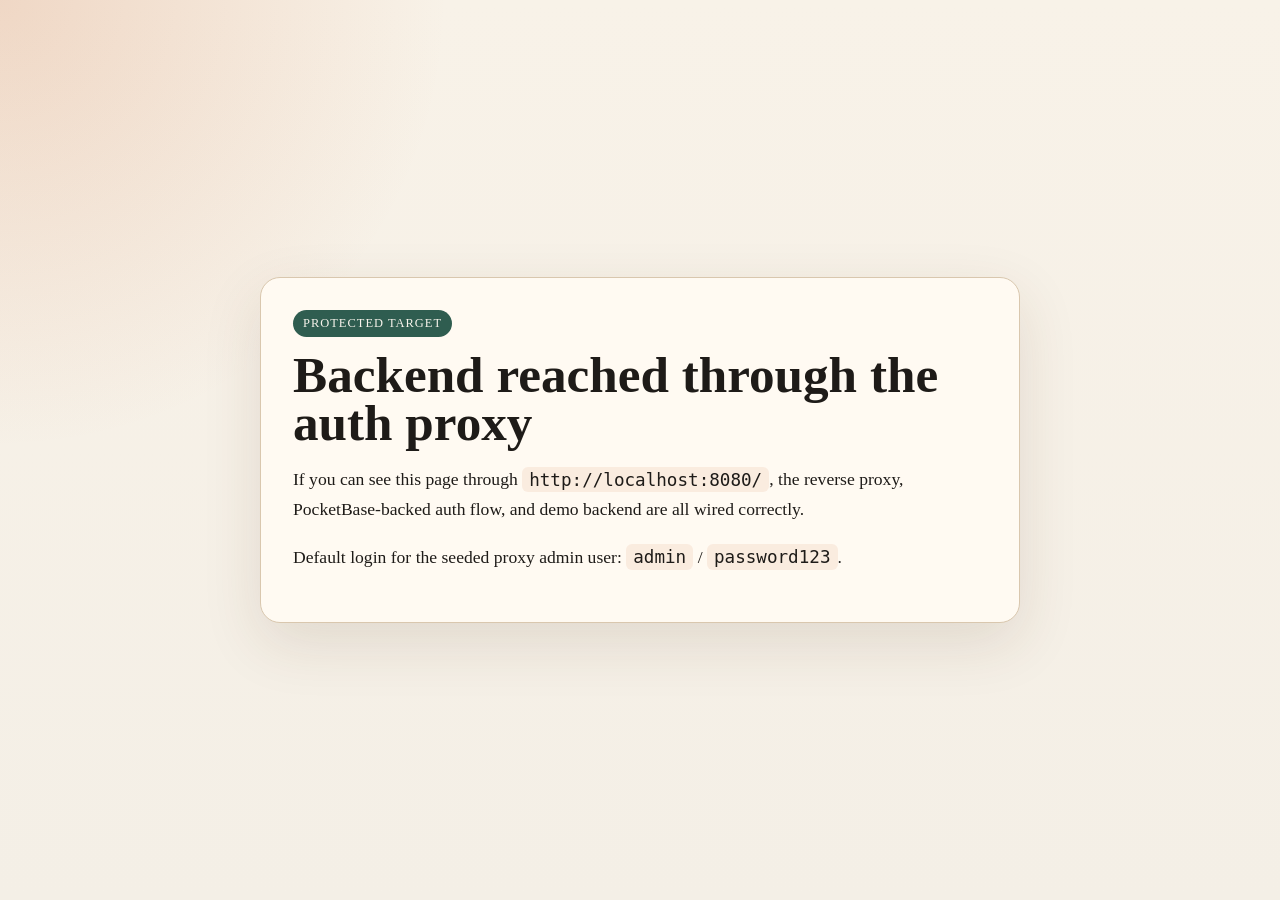
==== docker/demo-backend/index.html @ 4b027127 "feat(backend): pocketbase auth" ====
<!DOCTYPE html>
<html lang="en">
<head>
    <meta charset="UTF-8">
    <meta name="viewport" content="width=device-width, initial-scale=1.0">
    <title>Protected Backend</title>
    <style>
        :root {
            color-scheme: light;
            --bg: #f4efe6;
            --card: #fffaf2;
            --ink: #1e1b18;
            --accent: #c95f27;
            --line: #d9c7ae;
        }

        * {
            box-sizing: border-box;
        }

        body {
            margin: 0;
            min-height: 100vh;
            font-family: Georgia, "Times New Roman", serif;
            color: var(--ink);
            background:
                radial-gradient(circle at top left, rgba(201, 95, 39, 0.18), transparent 28rem),
                linear-gradient(180deg, #f8f2e8 0%, var(--bg) 100%);
            display: grid;
            place-items: center;
            padding: 24px;
        }

        main {
            width: min(760px, 100%);
            background: var(--card);
            border: 1px solid var(--line);
            border-radius: 20px;
            padding: 32px;
            box-shadow: 0 20px 60px rgba(79, 53, 24, 0.12);
        }

        h1 {
            margin: 0 0 16px;
            font-size: clamp(2rem, 4vw, 3.5rem);
            line-height: 0.95;
        }

        p {
            font-size: 1.1rem;
            line-height: 1.7;
        }

        code {
            background: rgba(201, 95, 39, 0.09);
            padding: 0.15em 0.4em;
            border-radius: 6px;
        }

        .badge {
            display: inline-block;
            margin-bottom: 14px;
            padding: 6px 10px;
            border-radius: 999px;
            background: #2f5d50;
            color: #f7f3eb;
            font-size: 0.78rem;
            letter-spacing: 0.08em;
            text-transform: uppercase;
        }
    </style>
</head>
<body>
    <main>
        <div class="badge">Protected Target</div>
        <h1>Backend reached through the auth proxy</h1>
        <p>
            If you can see this page through <code>http://localhost:8080/</code>, the reverse proxy,
            PocketBase-backed auth flow, and demo backend are all wired correctly.
        </p>
        <p>
            Default login for the seeded proxy admin user: <code>admin</code> / <code>password123</code>.
        </p>
    </main>
</body>
</html>
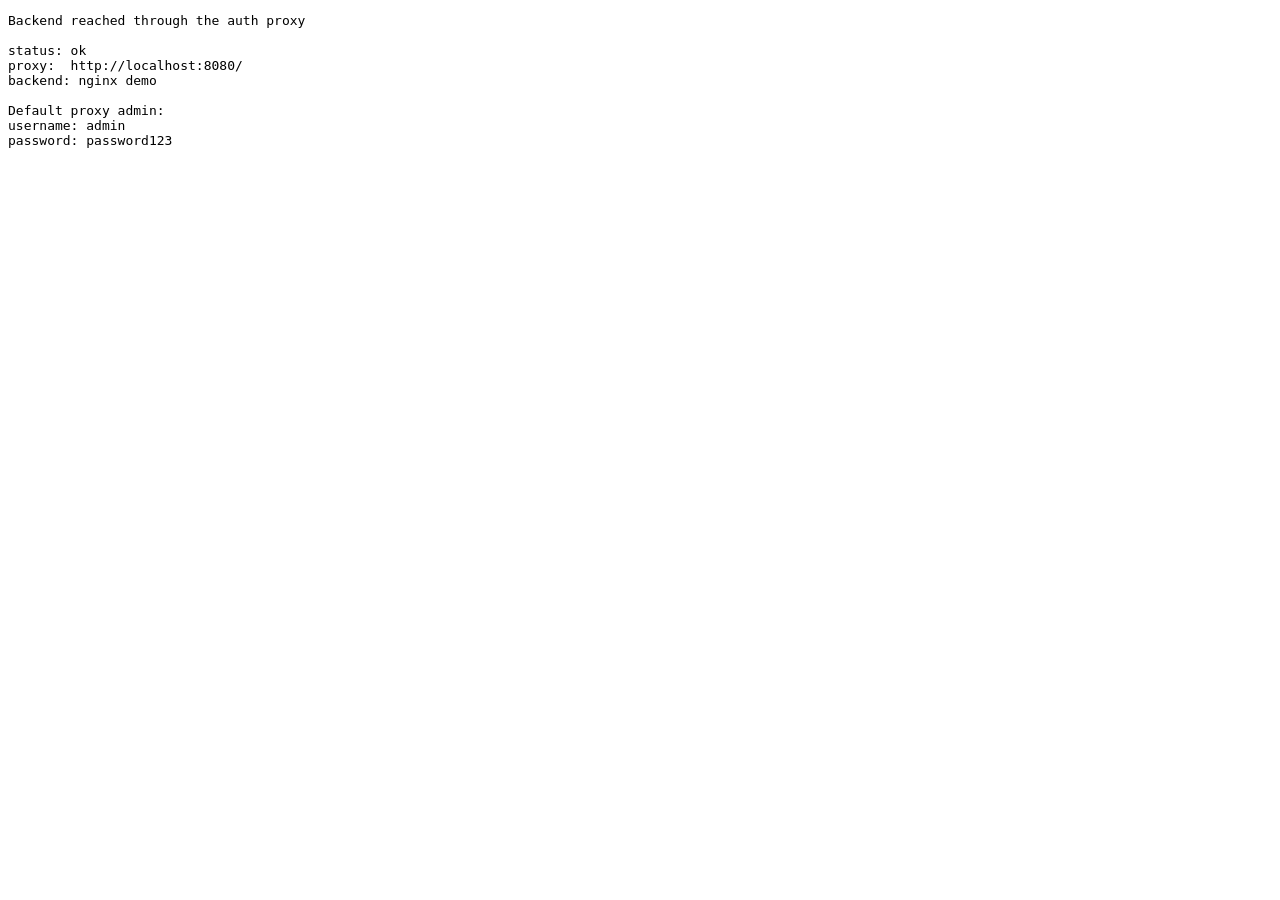
==== commit 0dd3957b: "fix PocketBase bootstrap and simplify demo page" ====
--- a/docker/demo-backend/index.html
+++ b/docker/demo-backend/index.html
@@ -1,86 +1,21 @@
-<!DOCTYPE html>
+<!doctype html>
 <html lang="en">
 <head>
-    <meta charset="UTF-8">
-    <meta name="viewport" content="width=device-width, initial-scale=1.0">
-    <title>Protected Backend</title>
-    <style>
-        :root {
-            color-scheme: light;
-            --bg: #f4efe6;
-            --card: #fffaf2;
-            --ink: #1e1b18;
-            --accent: #c95f27;
-            --line: #d9c7ae;
-        }
-
-        * {
-            box-sizing: border-box;
-        }
-
-        body {
-            margin: 0;
-            min-height: 100vh;
-            font-family: Georgia, "Times New Roman", serif;
-            color: var(--ink);
-            background:
-                radial-gradient(circle at top left, rgba(201, 95, 39, 0.18), transparent 28rem),
-                linear-gradient(180deg, #f8f2e8 0%, var(--bg) 100%);
-            display: grid;
-            place-items: center;
-            padding: 24px;
-        }
-
-        main {
-            width: min(760px, 100%);
-            background: var(--card);
-            border: 1px solid var(--line);
-            border-radius: 20px;
-            padding: 32px;
-            box-shadow: 0 20px 60px rgba(79, 53, 24, 0.12);
-        }
-
-        h1 {
-            margin: 0 0 16px;
-            font-size: clamp(2rem, 4vw, 3.5rem);
-            line-height: 0.95;
-        }
-
-        p {
-            font-size: 1.1rem;
-            line-height: 1.7;
-        }
-
-        code {
-            background: rgba(201, 95, 39, 0.09);
-            padding: 0.15em 0.4em;
-            border-radius: 6px;
-        }
-
-        .badge {
-            display: inline-block;
-            margin-bottom: 14px;
-            padding: 6px 10px;
-            border-radius: 999px;
-            background: #2f5d50;
-            color: #f7f3eb;
-            font-size: 0.78rem;
-            letter-spacing: 0.08em;
-            text-transform: uppercase;
-        }
-    </style>
+    <meta charset="utf-8">
+    <meta name="viewport" content="width=device-width, initial-scale=1">
+    <title>Backend reached through the auth proxy</title>
 </head>
 <body>
-    <main>
-        <div class="badge">Protected Target</div>
-        <h1>Backend reached through the auth proxy</h1>
-        <p>
-            If you can see this page through <code>http://localhost:8080/</code>, the reverse proxy,
-            PocketBase-backed auth flow, and demo backend are all wired correctly.
-        </p>
-        <p>
-            Default login for the seeded proxy admin user: <code>admin</code> / <code>password123</code>.
-        </p>
-    </main>
+<pre>
+Backend reached through the auth proxy
+
+status: ok
+proxy:  http://localhost:8080/
+backend: nginx demo
+
+Default proxy admin:
+username: admin
+password: password123
+</pre>
 </body>
 </html>
